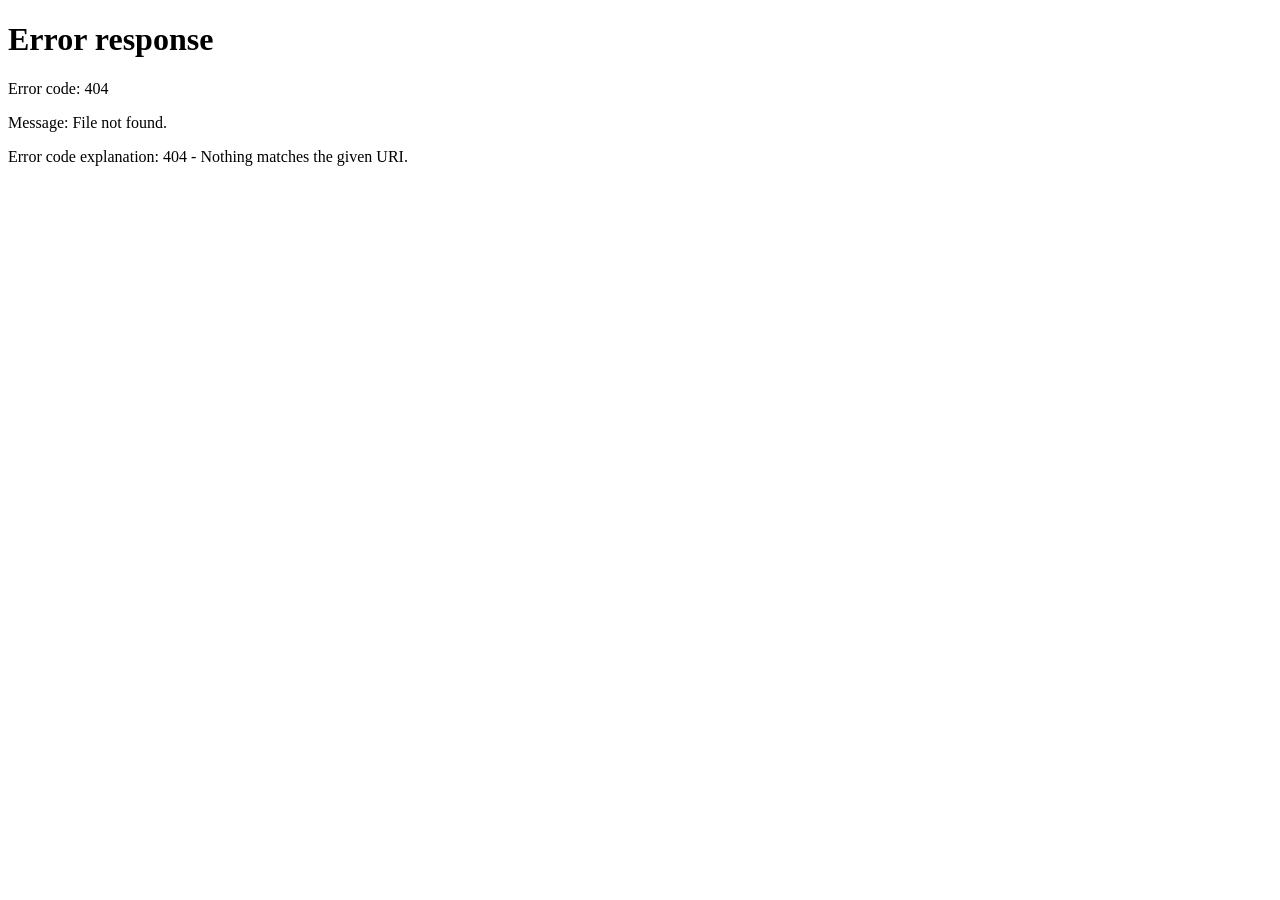
==== index.html @ 6d726059 "add redirect from root" ====
<!DOCTYPE html>
<html>
  <head>
    <meta http-equiv="refresh" content="0; url='main.html'" />
  </head>
  <body>
    <p>Please wait, redirecting to <a href="main-page.html">main-page.html</a>...</p>
  </body>
</html>
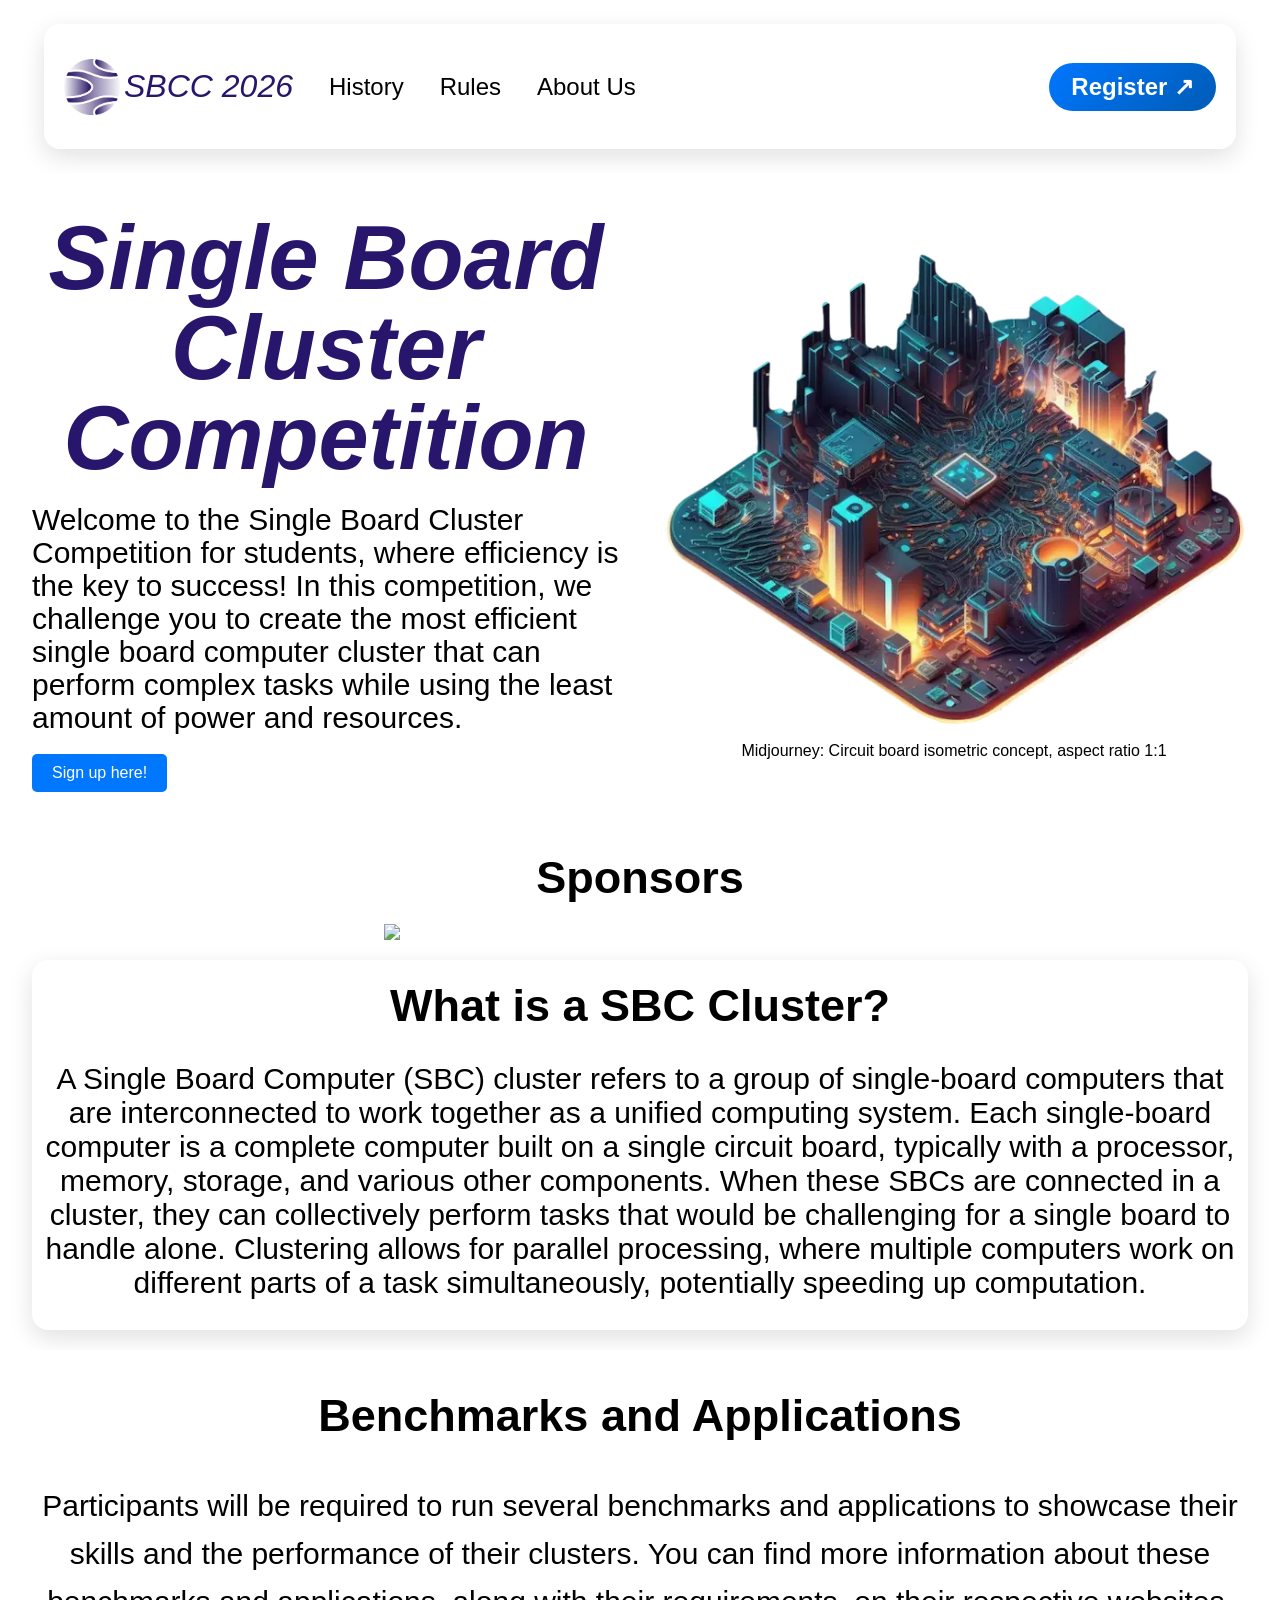
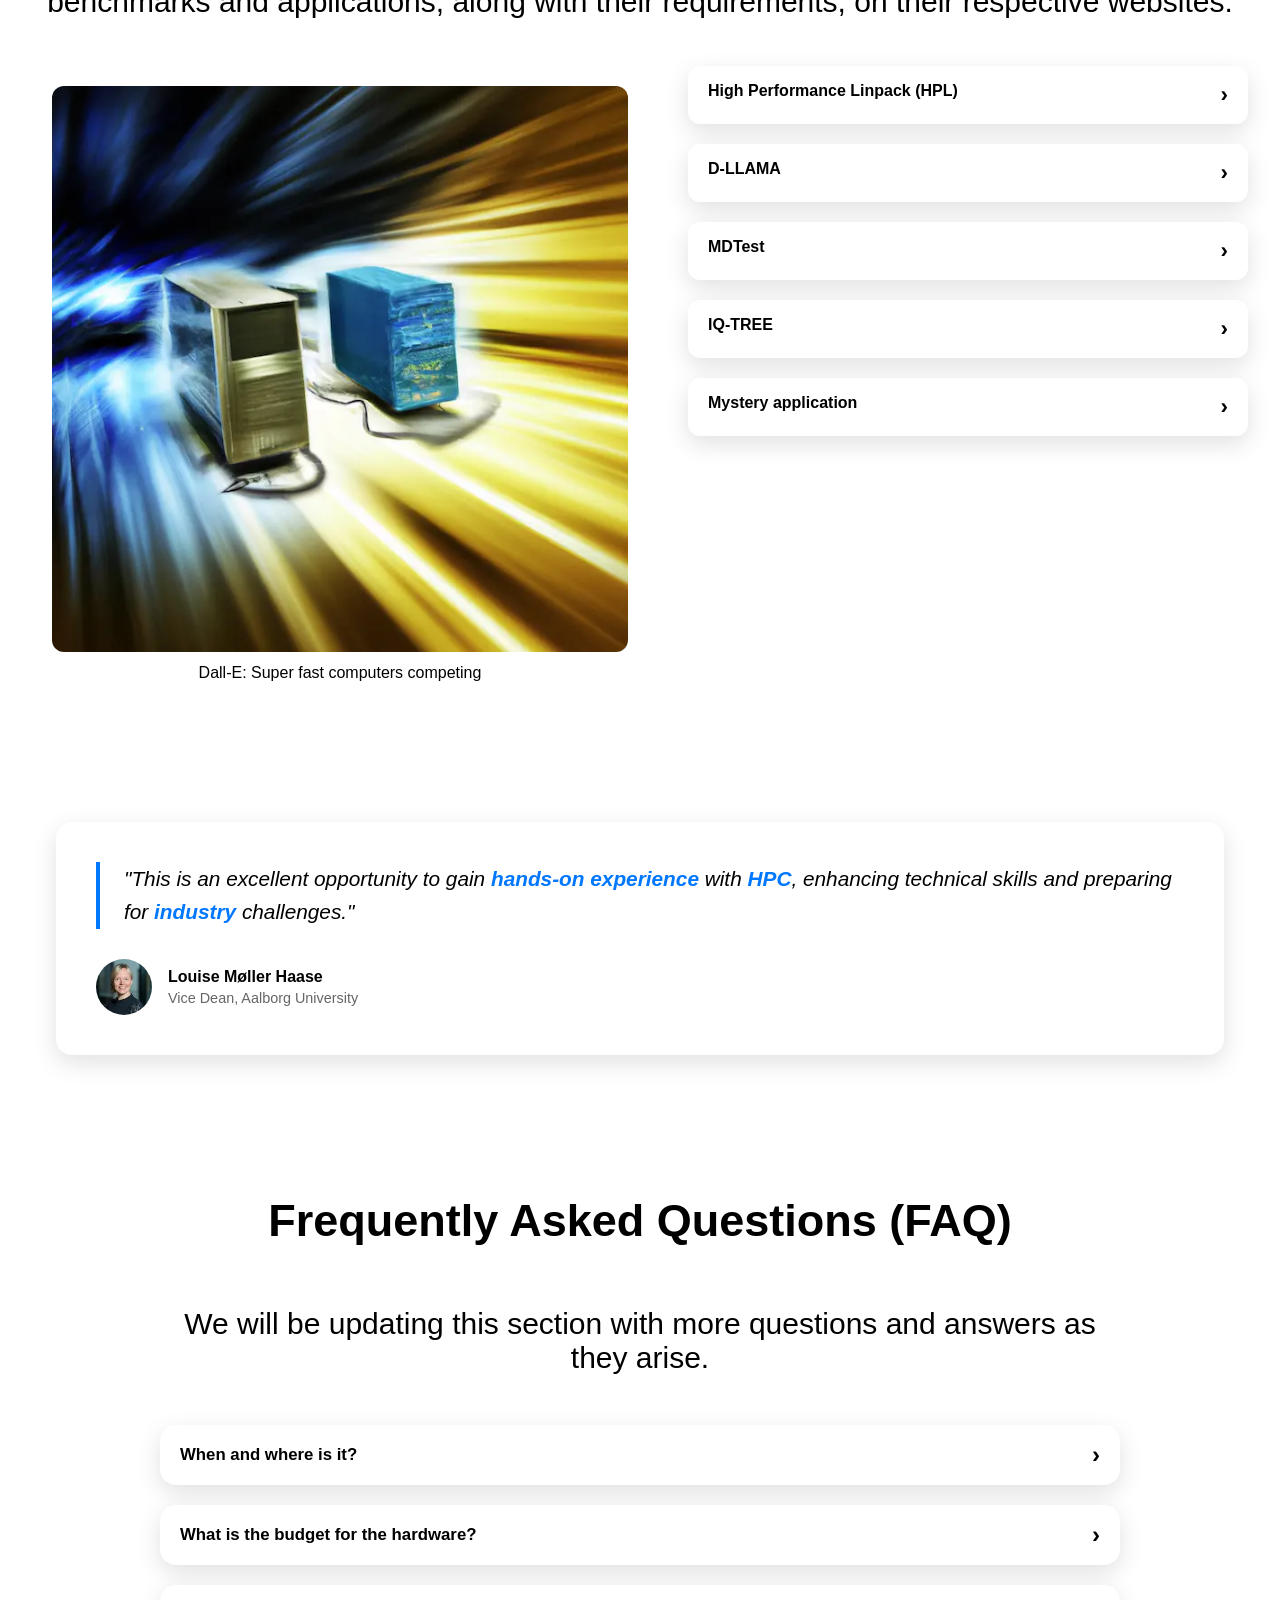
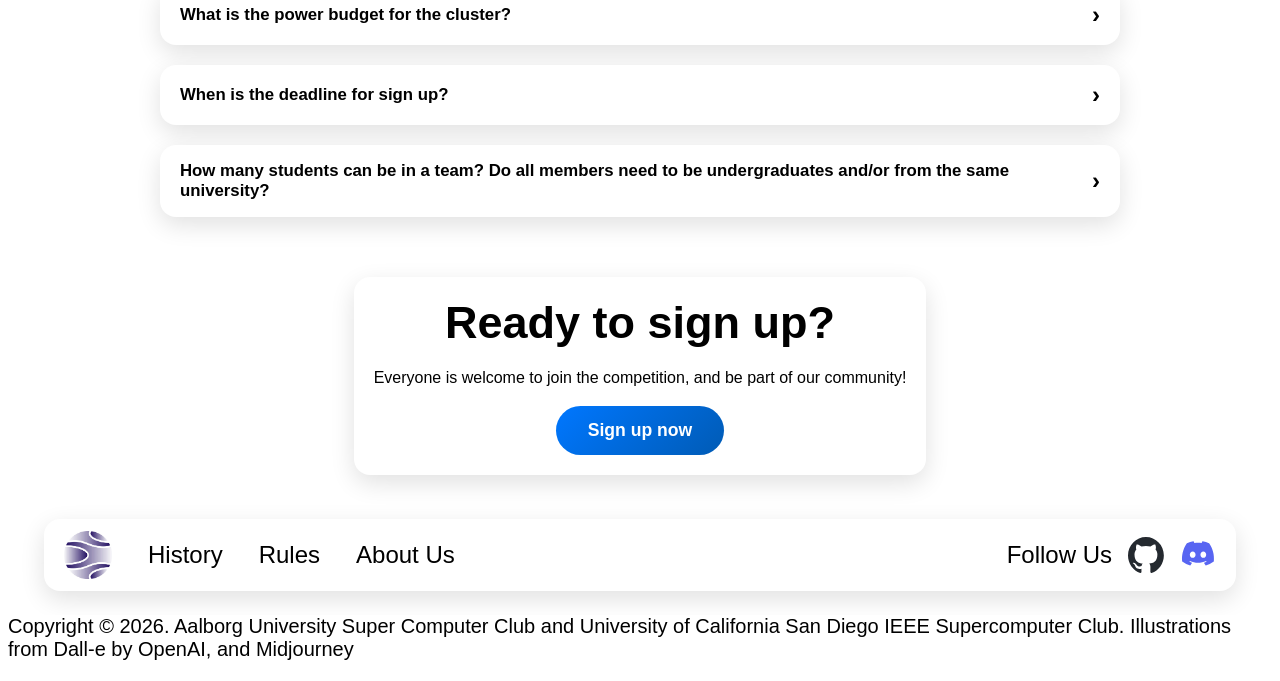
==== commit f500f9a0: "Fixed redirect" ====
--- a/index.html
+++ b/index.html
@@ -1,9 +1,9 @@
 <!DOCTYPE html>
 <html>
   <head>
-    <meta http-equiv="refresh" content="0; url='main.html'" />
+    <meta http-equiv="refresh" content="0; url='main-page.html'" />
   </head>
   <body>
     <p>Please wait, redirecting to <a href="main-page.html">main-page.html</a>...</p>
   </body>
-</html>+</html>
